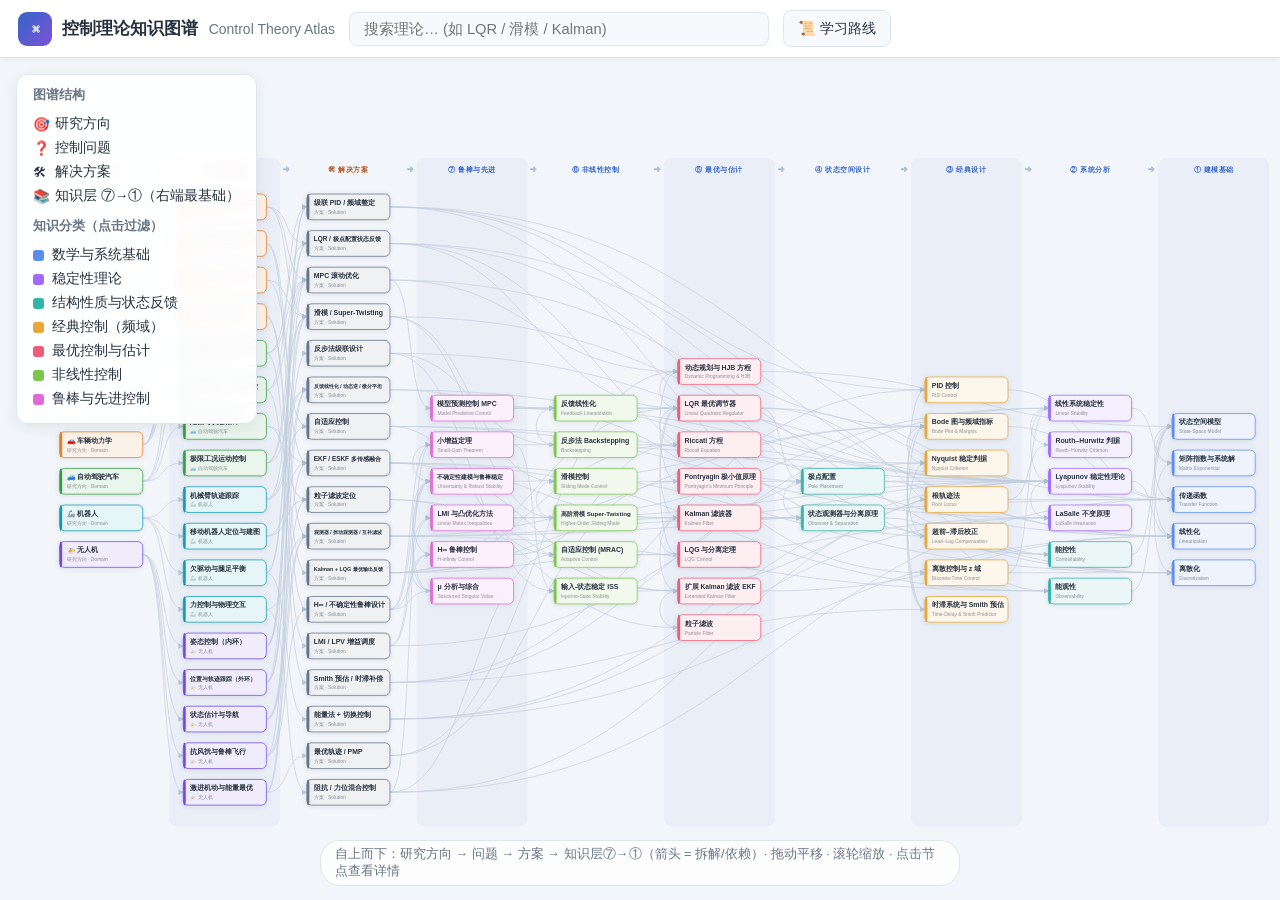
==== index.html @ fd65a4f8 "v1.0: 控制理论知识图谱 Control Theory Atlas 自上而下的问题导向图谱：研究方向(4) -> 控制问题(17) -> 解决方案(17) -> 知识层级(7层40节点)，全部箭头" ====
<!DOCTYPE html>
<html lang="zh-CN">
<head>
<meta charset="UTF-8">
<meta name="viewport" content="width=device-width, initial-scale=1.0">
<title>控制理论知识图谱 · Control Theory Atlas</title>
<link rel="stylesheet" href="assets/katex/katex.min.css">
<link rel="stylesheet" href="css/style.css">
</head>
<body>
<header id="topbar">
  <div class="brand" id="brand-home" title="回到图谱">
    <span class="brand-mark">⌘</span>
    <span class="brand-text">控制理论知识图谱 <small>Control Theory Atlas</small></span>
  </div>
  <input id="search" type="text" placeholder="搜索理论… (如 LQR / 滑模 / Kalman)" autocomplete="off">
  <div id="search-results"></div>
  <button id="btn-path" title="按推荐顺序学习">📜 学习路线</button>
</header>

<main id="main">
  <!-- 图谱视图 -->
  <section id="graph-view">
    <svg id="graph-svg"></svg>
    <aside id="legend"></aside>
    <div id="graph-hint">自上而下：研究方向 → 问题 → 方案 → 知识层⑦→①（箭头 = 拆解/依赖）· 拖动平移 · 滚轮缩放 · 点击节点查看详情</div>
  </section>

  <!-- 详情视图 -->
  <section id="detail-view" hidden>
    <article id="detail-article"></article>
  </section>

  <!-- 学习路线视图 -->
  <section id="path-view" hidden>
    <div id="path-list"></div>
  </section>

</main>

<script src="assets/katex/katex.min.js"></script>
<script src="assets/katex/contrib/auto-render.min.js"></script>
<script src="data/nodes.js"></script>
<script src="data/problems.js"></script>
<script src="data/content/math.js"></script>
<script src="data/content/stability.js"></script>
<script src="data/content/structure.js"></script>
<script src="data/content/classical.js"></script>
<script src="data/content/optimal.js"></script>
<script src="data/content/nonlinear.js"></script>
<script src="data/content/advanced.js"></script>
<script src="data/content/extras.js"></script>
<script src="data/content/extras2.js"></script>
<script src="js/sim-engine.js"></script>
<script src="js/sims.js"></script>
<script src="js/graph.js"></script>
<script src="js/app.js"></script>
</body>
</html>
---- css/style.css ----
/* ───────── 控制理论知识图谱 · 浅色主题 ───────── */
:root {
  --bg: #f2f5f9;
  --bg2: #ffffff;
  --panel: #ffffff;
  --panel2: #f7f9fc;
  --border: #dfe5ee;
  --text: #26303e;
  --text-dim: #6a7686;
  --accent: #3565c9;
  --code-bg: #f6f8fb;
  --radius: 12px;
  font-size: 16px;
}
* { box-sizing: border-box; margin: 0; padding: 0; }
html, body { height: 100%; }
body {
  background: var(--bg);
  color: var(--text);
  font-family: "Segoe UI", "Microsoft YaHei", -apple-system, sans-serif;
  display: flex; flex-direction: column;
  overflow: hidden;
}

/* ── 顶栏 ── */
#topbar {
  display: flex; align-items: center; gap: 14px;
  padding: 10px 18px;
  background: var(--bg2);
  border-bottom: 1px solid var(--border);
  z-index: 50; position: relative;
  box-shadow: 0 1px 6px rgba(38,48,62,.05);
}
.brand { display: flex; align-items: center; gap: 10px; cursor: pointer; user-select: none; }
.brand-mark {
  width: 34px; height: 34px; border-radius: 9px;
  background: linear-gradient(135deg, #3565c9, #7b52d6);
  display: flex; align-items: center; justify-content: center;
  font-size: 18px; color: #fff;
}
.brand-text { font-weight: 600; font-size: 1.05rem; }
.brand-text small { color: var(--text-dim); font-weight: 400; margin-left: 6px; }
#search {
  flex: 1; max-width: 420px;
  background: var(--panel2); color: var(--text);
  border: 1px solid var(--border); border-radius: 8px;
  padding: 8px 14px; font-size: 0.92rem; outline: none;
}
#search:focus { border-color: var(--accent); background: #fff; }
#search-results {
  position: absolute; top: 54px; left: 0; right: 0; margin: 0 auto;
  width: min(560px, 90vw);
  background: var(--bg2); border: 1px solid var(--border); border-radius: 10px;
  box-shadow: 0 12px 40px rgba(38,48,62,.16);
  display: none; overflow: hidden;
}
#search-results.open { display: block; }
.sr-item { padding: 10px 16px; cursor: pointer; display: flex; gap: 10px; align-items: baseline; }
.sr-item:hover, .sr-item.active { background: rgba(53,101,201,.08); }
.sr-item .sr-cat { font-size: .75rem; color: var(--text-dim); }
#btn-path {
  background: var(--panel2); color: var(--text); border: 1px solid var(--border);
  border-radius: 8px; padding: 8px 14px; cursor: pointer; font-size: .9rem;
  white-space: nowrap;
}
#btn-path:hover { border-color: var(--accent); color: var(--accent); }

/* ── 主区域 ── */
#main { flex: 1; position: relative; overflow: hidden; }
#main > section { position: absolute; inset: 0; }

/* ── 图谱 ── */
#graph-view { overflow: hidden; }
#graph-svg { width: 100%; height: 100%; display: block; cursor: grab; }
#graph-svg.dragging { cursor: grabbing; }

.g-edge { stroke: #c2cddd; stroke-width: 1.6; fill: none; opacity: .8; }
.g-edge.hl { stroke: var(--accent); opacity: 1; stroke-width: 2.4; }
.g-node { cursor: pointer; }
.g-node rect {
  rx: 10; stroke-width: 1.5;
  filter: drop-shadow(0 2px 5px rgba(38,48,62,.10));
  transition: filter .15s;
}
.g-node:hover rect { filter: drop-shadow(0 3px 10px rgba(53,101,201,.35)); }
.g-node.dimmed { opacity: .18; }
.g-node text { fill: #26303e; font-size: 14px; font-weight: 600; pointer-events: none; }
.g-node .g-en { fill: rgba(38,48,62,.5); font-size: 10px; font-weight: 400; }
.g-tier { fill: #3565c9; font-size: 15px; font-weight: 700; letter-spacing: 1px; }
.g-tier-prob { fill: #b3541e; }
.g-tier-arrow { fill: #b3c0d3; font-size: 14px; }

#legend {
  position: absolute; left: 16px; top: 16px;
  background: rgba(255,255,255,.92); backdrop-filter: blur(6px);
  border: 1px solid var(--border); border-radius: var(--radius);
  padding: 12px 16px; font-size: .85rem; user-select: none;
  box-shadow: 0 4px 16px rgba(38,48,62,.08);
}
#legend h3 { font-size: .8rem; color: var(--text-dim); margin-bottom: 8px; font-weight: 600; }
.legend-item { display: flex; align-items: center; gap: 8px; padding: 3px 0; cursor: pointer; }
.legend-item.off { opacity: .35; }
.legend-dot { width: 11px; height: 11px; border-radius: 3px; }
#graph-hint {
  position: absolute; bottom: 14px; left: 50%; transform: translateX(-50%);
  color: var(--text-dim); font-size: .8rem;
  background: rgba(255,255,255,.85); padding: 5px 14px; border-radius: 20px;
  border: 1px solid var(--border);
}

/* ── 详情页：左侧导航 + 右侧分页签 ── */
#detail-view { display: flex; overflow: hidden; background: var(--bg); }
#detail-view[hidden] { display: none; }

.d-sidebar {
  width: 232px; min-width: 232px;
  background: var(--bg2); border-right: 1px solid var(--border);
  overflow-y: auto; padding: 14px 10px 30px;
}
.d-side-back {
  display: flex; align-items: center; gap: 6px;
  color: var(--text-dim); cursor: pointer; font-size: .88rem;
  padding: 7px 10px; border-radius: 8px; margin-bottom: 10px;
}
.d-side-back:hover { color: var(--accent); background: var(--panel2); }
.d-side-cat {
  font-size: .76rem; color: var(--text-dim); font-weight: 600;
  margin: 12px 6px 4px; display: flex; align-items: center; gap: 6px;
}
.d-side-cat .legend-dot { width: 9px; height: 9px; }
.d-side-item {
  padding: 6px 10px 6px 14px; border-radius: 8px; cursor: pointer;
  font-size: .86rem; color: var(--text); line-height: 1.35;
  border-left: 3px solid transparent;
  display: flex; align-items: center; gap: 7px;
}
.d-side-item .legend-dot { width: 8px; height: 8px; flex: none; }
.d-side-item:hover { background: var(--panel2); }
.d-side-item.active {
  background: rgba(53,101,201,.09); color: var(--accent); font-weight: 600;
  border-left-color: var(--accent);
}

.d-main { flex: 1; overflow-y: auto; }
#detail-article {
  max-width: 880px; margin: 0 auto; padding: 28px 32px 110px;
  line-height: 1.75;
}

.d-cat-badge {
  display: inline-block; font-size: .78rem; padding: 3px 12px; border-radius: 14px;
  color: #fff; margin-bottom: 10px; letter-spacing: .5px;
}
#detail-article h1 { font-size: 1.8rem; margin-bottom: 2px; }
.d-en { color: var(--text-dim); font-size: .98rem; margin-bottom: 4px; }
.d-tagline { color: var(--accent); font-size: 1rem; margin-bottom: 14px; font-style: italic; }
.d-links { display: flex; flex-wrap: wrap; gap: 8px; margin: 8px 0 6px; align-items: center; }
.d-links .lk-label { color: var(--text-dim); font-size: .85rem; }
.d-chip {
  font-size: .82rem; padding: 4px 12px; border-radius: 14px; cursor: pointer;
  background: var(--panel); border: 1px solid var(--border); color: var(--text);
}
.d-chip:hover { border-color: var(--accent); color: var(--accent); }

/* 分页签 */
.d-tabs {
  display: flex; gap: 4px; margin: 18px 0 0;
  border-bottom: 2px solid var(--border);
  position: sticky; top: 0; background: var(--bg); z-index: 5;
  padding-top: 6px;
}
.d-tab {
  padding: 9px 20px; cursor: pointer; font-size: .95rem;
  color: var(--text-dim); border: none; background: none;
  border-bottom: 2.5px solid transparent; margin-bottom: -2px;
  font-family: inherit; white-space: nowrap;
}
.d-tab:hover { color: var(--text); }
.d-tab.active { color: var(--accent); font-weight: 600; border-bottom-color: var(--accent); }
.d-panel { display: none; padding-top: 18px; }
.d-panel.active { display: block; }

#detail-article h2 {
  font-size: 1.22rem; margin: 26px 0 12px; padding-bottom: 8px;
  border-bottom: 1px solid var(--border);
  display: flex; align-items: center; gap: 10px;
}
.d-panel > h2:first-child { margin-top: 4px; }
#detail-article h2 .h-icon { font-size: 1.05rem; }
#detail-article h3 { font-size: 1.06rem; margin: 22px 0 10px; color: #44506a; }
#detail-article p { margin: 10px 0; }
#detail-article ul, #detail-article ol { margin: 10px 0 10px 26px; }
#detail-article li { margin: 5px 0; }
#detail-article strong { color: #101722; }
#detail-article .katex-display { overflow-x: auto; overflow-y: hidden; padding: 6px 0; }
#detail-article .katex { font-size: 1.06em; }

.box {
  border: 1px solid var(--border); border-radius: var(--radius);
  padding: 16px 20px; margin: 16px 0; background: var(--panel);
  box-shadow: 0 1px 4px rgba(38,48,62,.04);
}
.box-title { font-weight: 700; margin-bottom: 8px; display: block; }
.box.def   { border-left: 4px solid #3565c9; background: #f5f8fe; }
.box.thm   { border-left: 4px solid #d94f6e; background: #fdf6f8; }
.box.proof { border-left: 4px solid #7b52d6; background: #faf8fe; }
.box.note  { border-left: 4px solid #d98e1f; background: #fdfaf3; }
.box.eg    { border-left: 4px solid #199a8c; background: #f3fbf9; }
.qed { float: right; color: var(--text-dim); }

pre.code {
  background: var(--code-bg); border: 1px solid var(--border);
  border-radius: var(--radius); padding: 16px 18px; overflow-x: auto;
  font-family: "Cascadia Code", Consolas, monospace; font-size: .84rem;
  line-height: 1.55; margin: 14px 0; color: #33405a; tab-size: 4;
}
pre.code .k { color: #c22f6b; }      /* keyword */
pre.code .s { color: #2e7d32; }      /* string */
pre.code .c { color: #8a94a6; font-style: italic; } /* comment */
pre.code .n { color: #1565c0; }      /* number */
pre.code .f { color: #a05e00; }      /* function */

/* ── 仿真面板 ── */
.sim-panel {
  border: 1px solid var(--border); border-radius: var(--radius);
  background: var(--bg2); padding: 18px; margin: 8px 0 16px;
  box-shadow: 0 1px 4px rgba(38,48,62,.04);
}
.sim-title { font-weight: 700; margin-bottom: 4px; }
.sim-desc { color: var(--text-dim); font-size: .88rem; margin-bottom: 12px; }
.sim-canvas-wrap { display: flex; flex-wrap: wrap; gap: 14px; }
.sim-canvas-wrap canvas {
  background: #fcfdfe; border: 1px solid var(--border); border-radius: 8px;
  max-width: 100%;
}
.sim-controls {
  display: flex; flex-wrap: wrap; gap: 6px 22px; margin-top: 14px; align-items: center;
}
.sim-ctl { display: flex; align-items: center; gap: 8px; font-size: .85rem; min-width: 230px; }
.sim-ctl label { color: var(--text-dim); white-space: nowrap; min-width: 72px; }
.sim-ctl input[type=range] { flex: 1; accent-color: var(--accent); }
.sim-ctl .val { min-width: 52px; text-align: right; font-family: Consolas, monospace; color: #1565c0; }
.sim-btn {
  background: var(--accent); color: #fff; border: none; border-radius: 7px;
  padding: 6px 16px; cursor: pointer; font-size: .85rem;
}
.sim-btn.secondary { background: var(--panel2); border: 1px solid var(--border); color: var(--text); }
.sim-btn:hover { filter: brightness(1.08); }
.sim-readout {
  font-family: Consolas, monospace; font-size: .82rem; color: #1d6f4c;
  margin-top: 10px; white-space: pre-wrap;
  background: #f2faf6; border: 1px solid #d7ecdf; border-radius: 8px; padding: 8px 12px;
}
.sim-readout:empty { display: none; }

/* ── 学习路线 ── */
#path-view { overflow-y: auto; }
#path-list { max-width: 860px; margin: 0 auto; padding: 34px 24px 100px; }
#path-list h1 { margin-bottom: 6px; }
#path-list .path-sub { color: var(--text-dim); margin-bottom: 26px; }
.path-tier {
  font-size: 1.05rem; color: var(--accent); margin: 26px 0 8px;
  padding-bottom: 6px; border-bottom: 2px solid var(--border);
}
.path-item {
  display: flex; gap: 16px; padding: 13px 18px; margin: 8px 0;
  background: var(--panel); border: 1px solid var(--border); border-radius: var(--radius);
  cursor: pointer; align-items: center;
  box-shadow: 0 1px 4px rgba(38,48,62,.04);
}
.path-item:hover { border-color: var(--accent); }
.path-num {
  min-width: 34px; height: 34px; border-radius: 50%;
  display: flex; align-items: center; justify-content: center;
  font-weight: 700; color: #fff; font-size: .88rem;
}
.path-item .pi-title { font-weight: 600; }
.path-item .pi-tag { color: var(--text-dim); font-size: .84rem; }

/* ── 问题导向视图 ── */
#problem-view { overflow-y: auto; }
#problem-list { max-width: 940px; margin: 0 auto; padding: 34px 24px 100px; }
#problem-list h1 { margin-bottom: 6px; }
.prob-tabs { display: flex; flex-wrap: wrap; gap: 8px; margin: 18px 0; }
.prob-tab {
  padding: 9px 20px; border-radius: 22px; cursor: pointer; font-size: .95rem;
  background: var(--panel); border: 1px solid var(--border); color: var(--text);
  font-family: inherit;
}
.prob-tab:hover { border-color: var(--accent); }
.prob-tab.active { background: var(--accent); color: #fff; border-color: var(--accent); font-weight: 600; }
.prob-domain-desc { color: var(--text-dim); margin-bottom: 20px; line-height: 1.7; }
.prob-card {
  background: var(--panel); border: 1px solid var(--border); border-radius: var(--radius);
  padding: 18px 22px; margin: 14px 0;
  box-shadow: 0 1px 4px rgba(38,48,62,.04);
}
.prob-title { font-weight: 700; font-size: 1.08rem; margin-bottom: 6px; }
.prob-desc { color: var(--text-dim); font-size: .92rem; line-height: 1.65; margin-bottom: 12px; }
.prob-sol {
  border-left: 3px solid #199a8c; background: var(--panel2);
  border-radius: 0 10px 10px 0; padding: 10px 16px; margin: 10px 0;
}
.prob-sol-name { font-weight: 600; font-size: .95rem; }
.prob-sol-note { color: var(--text-dim); font-size: .86rem; margin: 3px 0 8px; }
.prob-sol-uses { display: flex; flex-wrap: wrap; gap: 6px; align-items: center; font-size: .84rem; color: var(--text-dim); }
.prob-expand { margin-top: 12px; }
.prob-expand summary {
  cursor: pointer; color: var(--accent); font-size: .9rem; font-weight: 600;
  padding: 8px 12px; background: rgba(53,101,201,.06); border-radius: 8px;
  list-style-position: inside;
}
.prob-expand summary:hover { background: rgba(53,101,201,.12); }
.prob-tiers { padding: 12px 6px 4px; }
.prob-tier-row { display: flex; gap: 12px; margin: 8px 0; align-items: baseline; }
.prob-tier-label {
  min-width: 108px; color: var(--accent); font-weight: 600; font-size: .84rem;
  white-space: nowrap;
}
.prob-tier-row > span:last-child { display: flex; flex-wrap: wrap; gap: 6px; }

/* 详情底部导航 */
.d-nav { display: flex; justify-content: space-between; margin-top: 34px; gap: 14px; }
.d-nav .d-chip { padding: 10px 18px; font-size: .9rem; }

@media (max-width: 900px) {
  .d-sidebar { display: none; }
}

::-webkit-scrollbar { width: 10px; height: 10px; }
::-webkit-scrollbar-thumb { background: #c9d3e0; border-radius: 5px; }
::-webkit-scrollbar-track { background: transparent; }
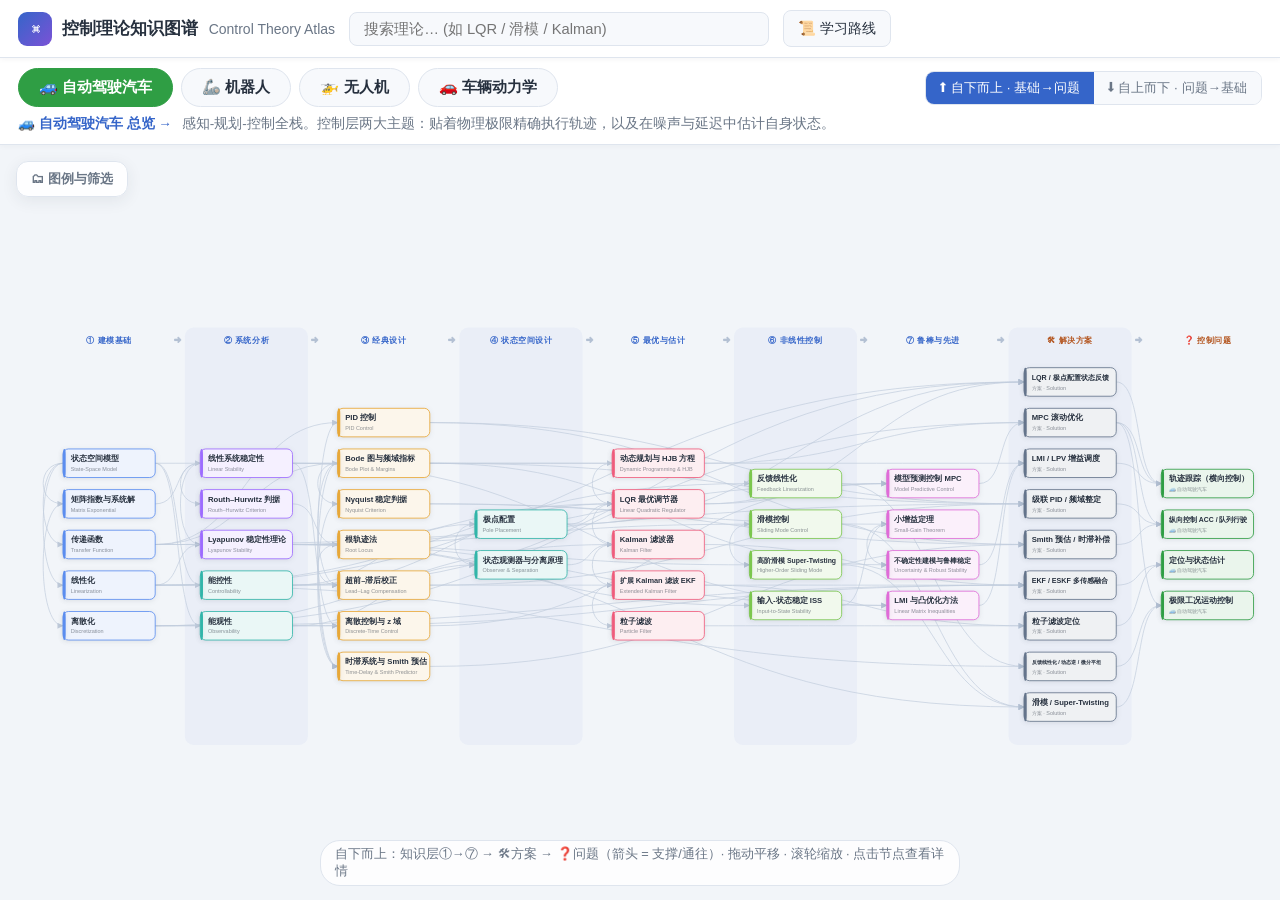
==== commit 0a1dff3d: "v1.1: 四方向页签 + 双向排序 - 图谱拆为四个方向页面（自动驾驶/机器人/无人机/车辆动力学），页签切换，每页只画该方向的问题、方案与知识依赖闭包 - 新增排序切换：自下而上（基础→问题，默认" ====
--- a/index.html
+++ b/index.html
@@ -19,11 +19,14 @@
 </header>
 
 <main id="main">
-  <!-- 图谱视图 -->
+  <!-- 图谱视图：四个方向页签 + 排序切换 -->
   <section id="graph-view">
-    <svg id="graph-svg"></svg>
-    <aside id="legend"></aside>
-    <div id="graph-hint">自上而下：研究方向 → 问题 → 方案 → 知识层⑦→①（箭头 = 拆解/依赖）· 拖动平移 · 滚轮缩放 · 点击节点查看详情</div>
+    <div id="graph-tabs"></div>
+    <div id="graph-stage">
+      <svg id="graph-svg"></svg>
+      <aside id="legend"></aside>
+      <div id="graph-hint"></div>
+    </div>
   </section>
 
   <!-- 详情视图 -->
--- a/css/style.css
+++ b/css/style.css
@@ -70,8 +70,41 @@
 #main > section { position: absolute; inset: 0; }
 
 /* ── 图谱 ── */
-#graph-view { overflow: hidden; }
-#graph-svg { width: 100%; height: 100%; display: block; cursor: grab; }
+#graph-view { overflow: hidden; display: flex; flex-direction: column; }
+#graph-view[hidden] { display: none; }
+#graph-stage { position: relative; flex: 1; overflow: hidden; }
+#graph-svg { width: 100%; height: 100%; display: block; cursor: grab; user-select: none; -webkit-user-select: none; }
+#graph-svg text { user-select: none; -webkit-user-select: none; }
+
+/* 方向页签栏 */
+#graph-tabs {
+  background: var(--bg2); border-bottom: 1px solid var(--border);
+  padding: 10px 18px; display: flex; flex-direction: column; gap: 7px;
+  box-shadow: 0 1px 6px rgba(38,48,62,.04); z-index: 10;
+}
+.gt-row { display: flex; align-items: center; gap: 10px; flex-wrap: wrap; }
+.gt-domains { display: flex; gap: 8px; flex-wrap: wrap; }
+.gt-tab {
+  padding: 8px 20px; border-radius: 20px; cursor: pointer;
+  font-size: .95rem; font-weight: 600; font-family: inherit;
+  background: var(--panel2); border: 1px solid var(--border); color: var(--text);
+  transition: all .12s;
+}
+.gt-tab:hover { border-color: var(--c); color: var(--c); }
+.gt-tab.active { background: var(--c); border-color: var(--c); color: #fff; }
+.gt-order {
+  margin-left: auto; display: flex; border: 1px solid var(--border);
+  border-radius: 9px; overflow: hidden;
+}
+.gt-order button {
+  padding: 7px 14px; border: none; background: var(--panel2); cursor: pointer;
+  font-size: .84rem; font-family: inherit; color: var(--text-dim); white-space: nowrap;
+}
+.gt-order button:hover { color: var(--text); }
+.gt-order button.active { background: var(--accent); color: #fff; }
+.gt-desc { color: var(--text-dim); font-size: .85rem; line-height: 1.5; }
+.gt-desc-link { color: var(--accent); cursor: pointer; font-weight: 600; margin-right: 6px; white-space: nowrap; }
+.gt-desc-link:hover { text-decoration: underline; }
 #graph-svg.dragging { cursor: grabbing; }
 
 .g-edge { stroke: #c2cddd; stroke-width: 1.6; fill: none; opacity: .8; }
@@ -92,11 +125,22 @@
 
 #legend {
   position: absolute; left: 16px; top: 16px;
-  background: rgba(255,255,255,.92); backdrop-filter: blur(6px);
+  background: rgba(255,255,255,.95); backdrop-filter: blur(6px);
   border: 1px solid var(--border); border-radius: var(--radius);
-  padding: 12px 16px; font-size: .85rem; user-select: none;
+  padding: 10px 16px 12px; font-size: .85rem; user-select: none;
   box-shadow: 0 4px 16px rgba(38,48,62,.08);
-}
+  max-width: 280px;
+}
+#legend.collapsed { padding: 0; background: rgba(255,255,255,.88); }
+.legend-head {
+  font-size: .82rem; font-weight: 600; color: var(--text); cursor: pointer;
+  display: flex; align-items: center; gap: 8px; white-space: nowrap;
+  margin-bottom: 6px;
+}
+#legend.collapsed .legend-head { margin: 0; padding: 8px 14px; color: var(--text-dim); }
+#legend.collapsed .legend-head:hover { color: var(--accent); }
+.legend-toggle { margin-left: auto; color: var(--text-dim); font-weight: 400; font-size: .78rem; }
+.legend-head:hover .legend-toggle { color: var(--accent); }
 #legend h3 { font-size: .8rem; color: var(--text-dim); margin-bottom: 8px; font-weight: 600; }
 .legend-item { display: flex; align-items: center; gap: 8px; padding: 3px 0; cursor: pointer; }
 .legend-item.off { opacity: .35; }
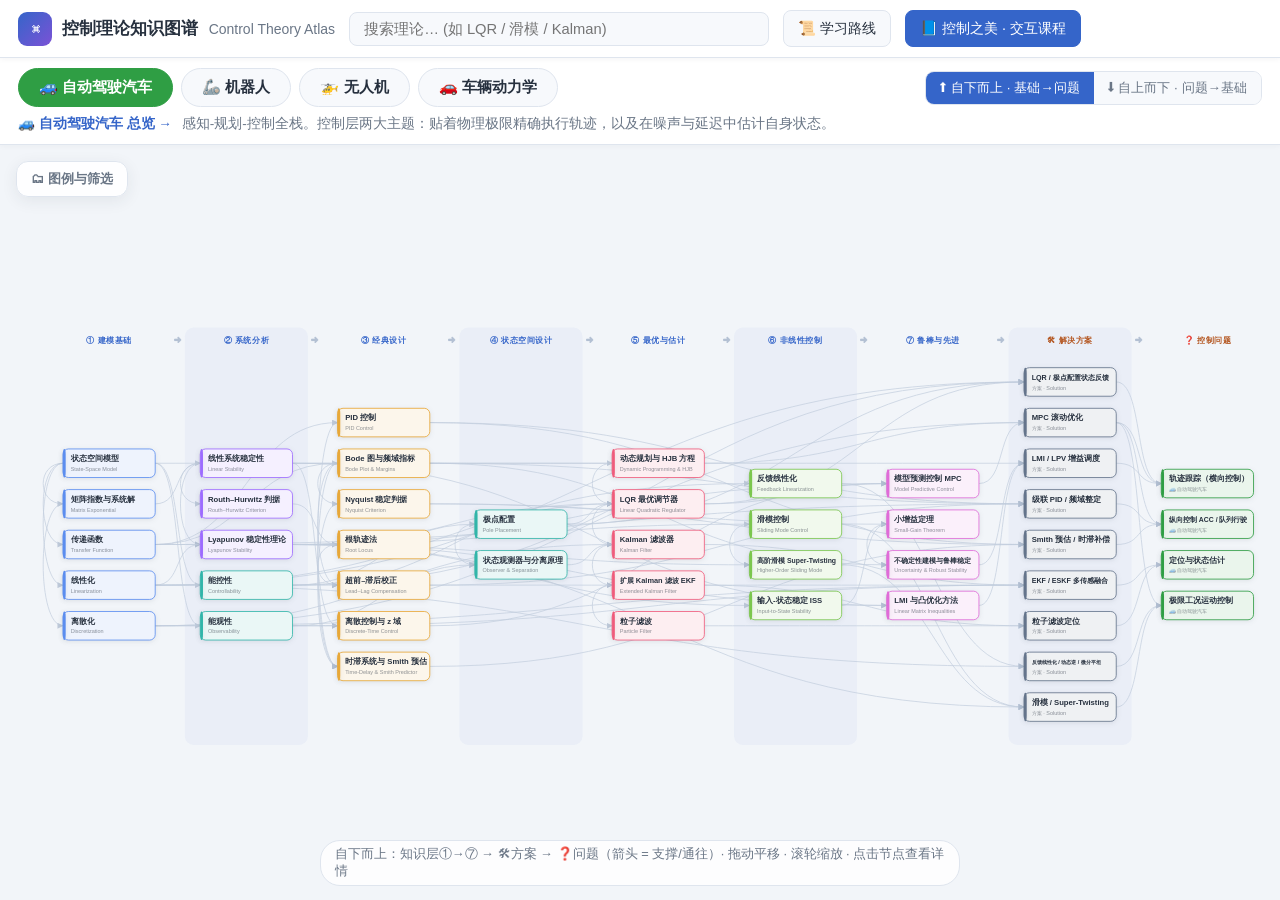
==== commit b13b8ccd: "v2.0: 控制之美 · 交互课程（course.html） 基于《控制之美》卷1、卷2 的逐章交互式课程，面向零基础读者： - 36 课、72 个实时仿真；每课按 故事 → 直觉 → 公式（逐符号解" ====
--- a/index.html
+++ b/index.html
@@ -16,6 +16,7 @@
   <input id="search" type="text" placeholder="搜索理论… (如 LQR / 滑模 / Kalman)" autocomplete="off">
   <div id="search-results"></div>
   <button id="btn-path" title="按推荐顺序学习">📜 学习路线</button>
+  <a id="btn-course" href="course.html" title="基于《控制之美》卷1·卷2的交互式课程">📘 控制之美 · 交互课程</a>
 </header>
 
 <main id="main">
--- a/css/style.css
+++ b/css/style.css
@@ -64,6 +64,11 @@
   white-space: nowrap;
 }
 #btn-path:hover { border-color: var(--accent); color: var(--accent); }
+#btn-course {
+  background: var(--accent); color: #fff; border: 1px solid var(--accent);
+  border-radius: 8px; padding: 8px 14px; font-size: .9rem; white-space: nowrap; text-decoration: none;
+}
+#btn-course:hover { filter: brightness(1.08); }
 
 /* ── 主区域 ── */
 #main { flex: 1; position: relative; overflow: hidden; }
